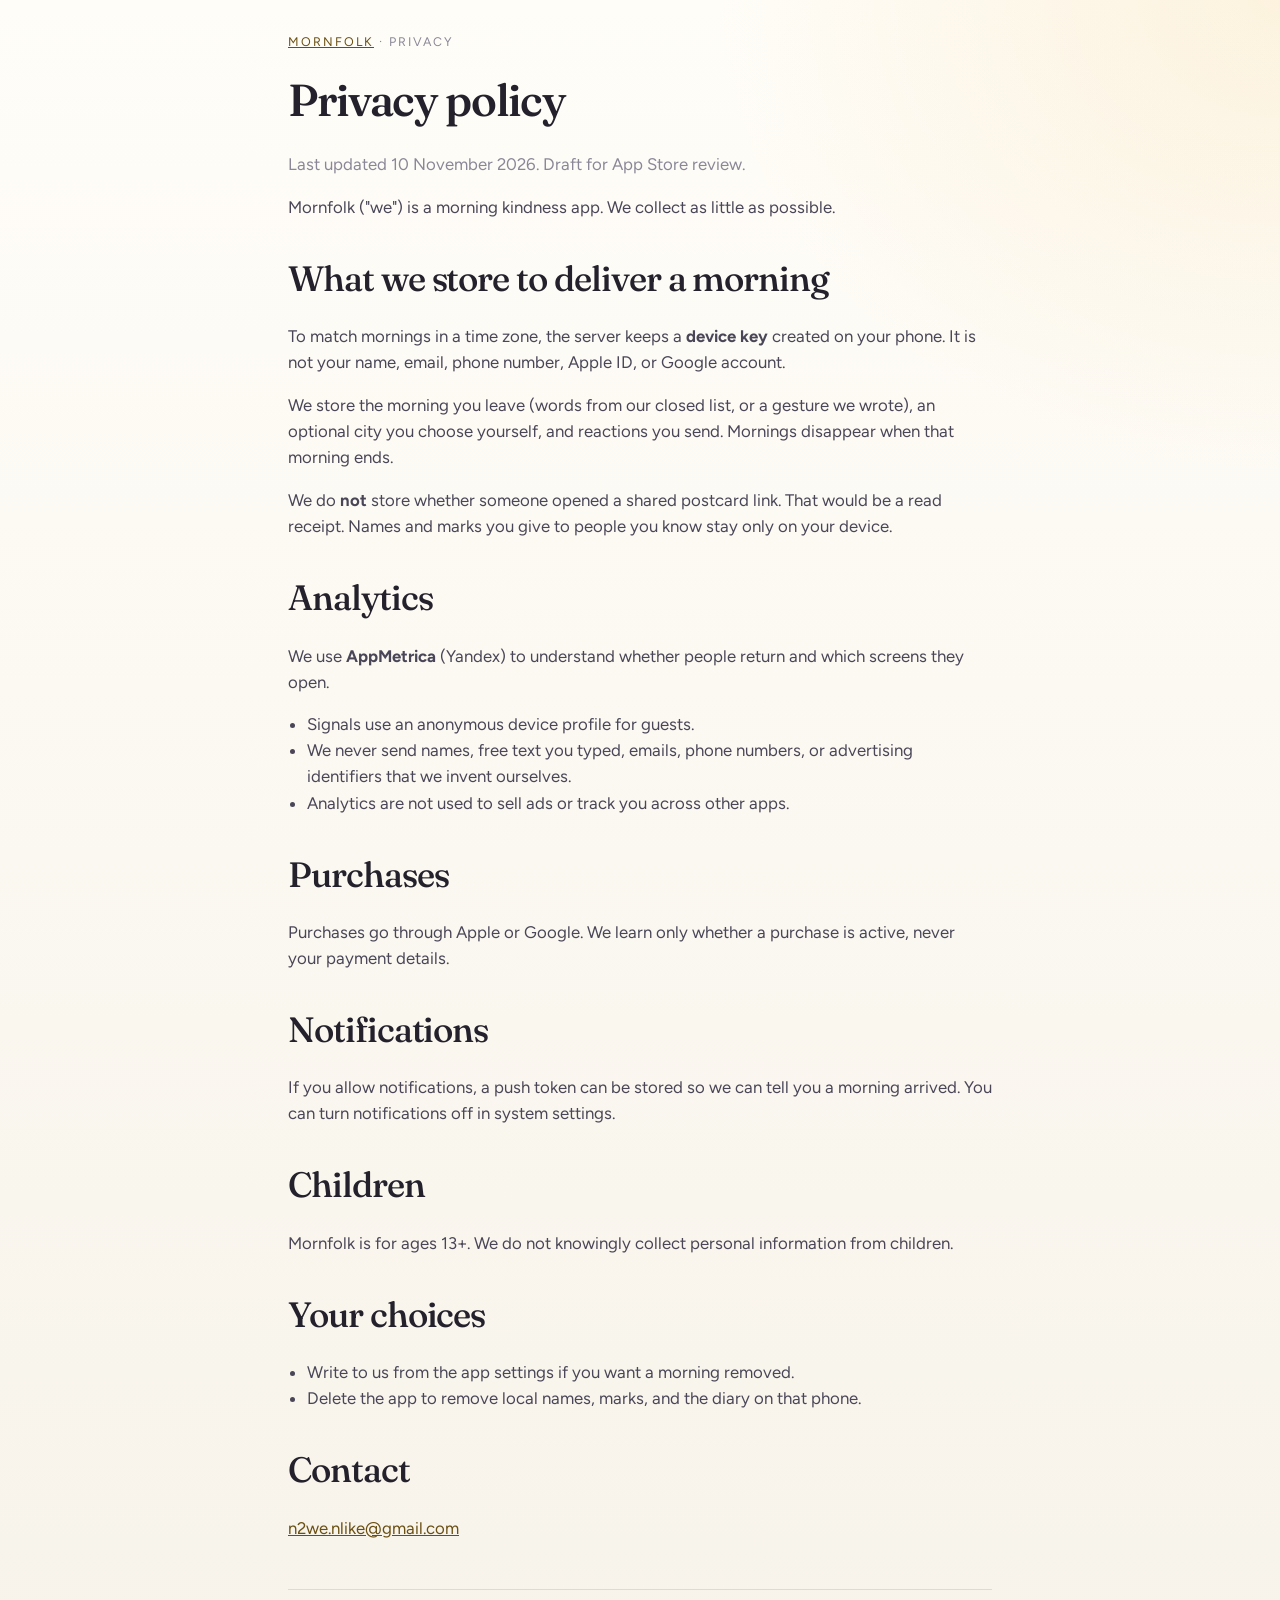
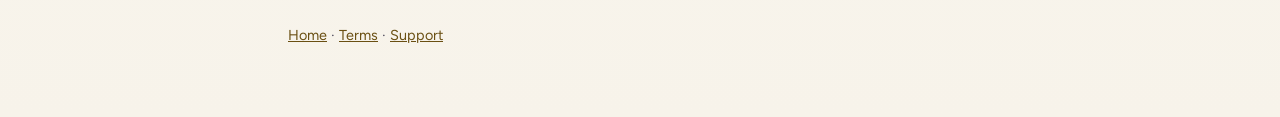
==== privacy/index.html @ c5cef7ed "Publish Mornfolk landing, privacy, terms, and support." ====
<!DOCTYPE html>
<html lang="en">
<head>
<meta charset="utf-8">
<meta name="viewport" content="width=device-width, initial-scale=1">
<title>Privacy — Mornfolk</title>
<meta name="description" content="Mornfolk privacy policy. What we store, what we do not, and how to reach us.">
<link rel="preconnect" href="https://fonts.googleapis.com">
<link rel="preconnect" href="https://fonts.gstatic.com" crossorigin>
<link href="https://fonts.googleapis.com/css2?family=Figtree:wght@400;600&family=Fraunces:opsz,wght@9..144,500;9..144,560&display=swap" rel="stylesheet">
<link rel="stylesheet" href="../assets/site.css">
</head>
<body class="doc">
<a class="skip" href="#content">Skip to content</a>
<main class="wrap" id="content">
  <p class="eyebrow"><a href="../">Mornfolk</a> · Privacy</p>
  <h1>Privacy policy</h1>
  <p class="quiet">Last updated 10 November 2026. Draft for App Store review.</p>

  <p>Mornfolk ("we") is a morning kindness app. We collect as little as possible.</p>

  <h2>What we store to deliver a morning</h2>
  <p>To match mornings in a time zone, the server keeps a <strong>device key</strong> created on your phone. It is not your name, email, phone number, Apple ID, or Google account.</p>
  <p>We store the morning you leave (words from our closed list, or a gesture we wrote), an optional city you choose yourself, and reactions you send. Mornings disappear when that morning ends.</p>
  <p>We do <strong>not</strong> store whether someone opened a shared postcard link. That would be a read receipt. Names and marks you give to people you know stay only on your device.</p>

  <h2>Analytics</h2>
  <p>We use <strong>AppMetrica</strong> (Yandex) to understand whether people return and which screens they open.</p>
  <ul>
    <li>Signals use an anonymous device profile for guests.</li>
    <li>We never send names, free text you typed, emails, phone numbers, or advertising identifiers that we invent ourselves.</li>
    <li>Analytics are not used to sell ads or track you across other apps.</li>
  </ul>

  <h2>Purchases</h2>
  <p>Purchases go through Apple or Google. We learn only whether a purchase is active, never your payment details.</p>

  <h2>Notifications</h2>
  <p>If you allow notifications, a push token can be stored so we can tell you a morning arrived. You can turn notifications off in system settings.</p>

  <h2>Children</h2>
  <p>Mornfolk is for ages 13+. We do not knowingly collect personal information from children.</p>

  <h2>Your choices</h2>
  <ul>
    <li>Write to us from the app settings if you want a morning removed.</li>
    <li>Delete the app to remove local names, marks, and the diary on that phone.</li>
  </ul>

  <h2>Contact</h2>
  <p><a href="mailto:n2we.nlike@gmail.com">n2we.nlike@gmail.com</a></p>

  <footer>
    <p><a href="../">Home</a> · <a href="../terms/">Terms</a> · <a href="../support/">Support</a></p>
  </footer>
</main>
</body>
</html>
---- assets/site.css ----
:root {
  --night: #29283a;
  --dusk: #3a3850;
  --ink: #24212c;
  --fog: #eef0f4;
  --milk: #f7f3ea;
  --dawn: #f0c36a;
  --ember: #e8a04a;
  --quiet: #8b8798;
  --trace: #7ec8e3;
  --serif: "Fraunces", "Iowan Old Style", Palatino, Georgia, serif;
  --sans: "Figtree", "Avenir Next", "Segoe UI", sans-serif;
}

* { box-sizing: border-box; }
html { scroll-behavior: smooth; }
body {
  margin: 0;
  min-height: 100svh;
  color: var(--milk);
  font-family: var(--sans);
  font-size: 1.05rem;
  line-height: 1.55;
  background:
    radial-gradient(ellipse 90% 70% at 78% 18%, rgba(240, 195, 106, 0.22), transparent 55%),
    radial-gradient(ellipse 70% 55% at 12% 88%, rgba(126, 200, 227, 0.14), transparent 60%),
    linear-gradient(165deg, #1c1b28 0%, var(--night) 42%, #34324a 100%);
  background-attachment: fixed;
}
a { color: inherit; }
:focus-visible { outline: 2px solid var(--dawn); outline-offset: 3px; }

.skip {
  position: absolute;
  left: 1rem;
  top: -4rem;
  z-index: 20;
  padding: 0.5rem 1rem;
  background: var(--dawn);
  color: var(--ink);
}
.skip:focus { top: 1rem; }

.grain {
  position: fixed;
  inset: 0;
  pointer-events: none;
  z-index: 0;
  opacity: 0.35;
  background-image:
    radial-gradient(1px 1px at 18% 22%, rgba(247, 243, 234, 0.35) 50%, transparent 51%),
    radial-gradient(1.2px 1.2px at 72% 30%, rgba(240, 195, 106, 0.45) 50%, transparent 51%),
    radial-gradient(1px 1px at 40% 70%, rgba(247, 243, 234, 0.25) 50%, transparent 51%),
    radial-gradient(1px 1px at 88% 78%, rgba(126, 200, 227, 0.35) 50%, transparent 51%);
  animation: twinkle 8s ease-in-out infinite;
}

.traces {
  position: fixed;
  inset: 0;
  z-index: 0;
  pointer-events: none;
  overflow: hidden;
}
.traces i {
  position: absolute;
  width: 42vw;
  height: 28vh;
  border-radius: 50%;
  filter: blur(42px);
  background: rgba(240, 195, 106, 0.12);
  animation: drift 34s ease-in-out infinite alternate;
}
.traces i:nth-child(2) {
  top: 45%;
  left: 35%;
  width: 50vw;
  background: rgba(126, 200, 227, 0.1);
  animation-duration: 42s;
  animation-delay: -10s;
}
.traces i:nth-child(3) {
  top: 70%;
  left: -5%;
  background: rgba(247, 243, 234, 0.06);
  animation-duration: 38s;
  animation-delay: -18s;
}

.wrap {
  position: relative;
  z-index: 1;
  width: min(44rem, calc(100% - 2.5rem));
  margin: 0 auto;
  padding: 1.5rem 0 3.5rem;
}

.brand {
  margin: 0;
  font-family: var(--serif);
  font-weight: 560;
  font-size: clamp(2.6rem, 8vw, 4.6rem);
  letter-spacing: -0.04em;
  line-height: 0.92;
}

.eyebrow {
  margin: 0 0 0.85rem;
  font-size: 0.78rem;
  letter-spacing: 0.16em;
  text-transform: uppercase;
  color: var(--quiet);
}

.lead {
  margin: 1.15rem 0 0;
  max-width: 28ch;
  font-size: clamp(1.15rem, 2.4vw, 1.35rem);
  color: color-mix(in srgb, var(--milk) 88%, var(--quiet));
}

.support {
  margin: 0.85rem 0 0;
  max-width: 36ch;
  color: var(--quiet);
}

.cta {
  display: inline-flex;
  align-items: center;
  min-height: 44px;
  margin-top: 1.5rem;
  color: var(--dawn);
  text-decoration: none;
  border-bottom: 1px solid color-mix(in srgb, var(--dawn) 55%, transparent);
  letter-spacing: 0.03em;
}

.hero {
  min-height: calc(100svh - 3rem);
  display: flex;
  flex-direction: column;
  justify-content: flex-end;
  padding: 2rem 0 4rem;
}

.dawn-plane {
  position: absolute;
  right: -8%;
  top: 8%;
  width: min(58vw, 28rem);
  height: min(58vw, 28rem);
  border-radius: 50%;
  background:
    radial-gradient(circle at 42% 45%, rgba(247, 243, 234, 0.95) 0%, rgba(240, 195, 106, 0.55) 28%, rgba(232, 160, 74, 0.18) 52%, transparent 72%);
  filter: blur(2px);
  animation: breathe 7s ease-in-out infinite;
  pointer-events: none;
  z-index: 0;
}

.section {
  margin: 4.5rem 0 0;
  padding-top: 2rem;
  border-top: 1px solid rgba(238, 240, 244, 0.12);
}
.act {
  margin: 0 0 1rem;
  font-size: 0.78rem;
  letter-spacing: 0.16em;
  text-transform: uppercase;
  color: var(--quiet);
}
.act b { color: var(--dawn); font-weight: 600; }
h2 {
  margin: 0 0 0.75rem;
  font-family: var(--serif);
  font-weight: 500;
  font-size: clamp(1.7rem, 3vw, 2.2rem);
  letter-spacing: -0.03em;
}
.section p { margin: 0 0 0.85rem; color: var(--quiet); max-width: 38rem; }
.section p strong { color: var(--milk); font-weight: 600; }

.promises {
  display: grid;
  gap: 1.4rem;
  margin: 1.25rem 0 0;
  padding: 0;
  list-style: none;
}
.promises li {
  margin: 0;
  padding-left: 1rem;
  border-left: 1px solid color-mix(in srgb, var(--dawn) 40%, transparent);
}
.promises strong {
  display: block;
  margin-bottom: 0.2rem;
  font-family: var(--serif);
  font-weight: 500;
  font-size: 1.25rem;
  color: var(--milk);
}

.doc {
  color: var(--ink);
  background: var(--milk);
  background-image:
    radial-gradient(ellipse 80% 50% at 100% 0%, rgba(240, 195, 106, 0.18), transparent 55%),
    linear-gradient(180deg, #fffdf8, var(--milk));
}
.doc .wrap { padding-top: 2rem; }
.doc .brand { font-size: clamp(1.8rem, 4vw, 2.4rem); color: var(--ink); }
.doc .eyebrow, .doc .quiet { color: var(--quiet); }
.doc h1 {
  margin: 0.4rem 0 0.35rem;
  font-family: var(--serif);
  font-weight: 560;
  font-size: clamp(2rem, 5vw, 2.8rem);
  letter-spacing: -0.03em;
}
.doc h2 {
  margin: 2rem 0 0.55rem;
  color: var(--ink);
}
.doc p, .doc li { color: #4a4658; }
.doc ul { padding-left: 1.2rem; }
.doc a { color: #6a4f12; }
.doc footer { margin-top: 3rem; padding-top: 1.25rem; border-top: 1px solid rgba(36, 33, 44, 0.12); font-size: 0.9rem; color: var(--quiet); }

footer.site {
  margin-top: 4rem;
  padding-top: 1.25rem;
  border-top: 1px solid rgba(238, 240, 244, 0.12);
  font-size: 0.88rem;
  color: var(--quiet);
}
footer.site a {
  text-decoration: underline;
  text-decoration-color: rgba(238, 240, 244, 0.28);
  text-underline-offset: 0.18em;
}

@keyframes twinkle { 50% { opacity: 0.18; } }
@keyframes drift { to { transform: translate3d(10vw, -5vh, 0); } }
@keyframes breathe {
  50% { transform: scale(1.04); opacity: 0.9; }
}

@media (max-width: 700px) {
  .wrap { width: calc(100% - 2rem); }
  .hero { min-height: calc(100svh - 2rem); padding-bottom: 3rem; }
  .dawn-plane { top: 4%; right: -18%; width: 70vw; height: 70vw; }
}
@media (prefers-reduced-motion: reduce) {
  html { scroll-behavior: auto; }
  .grain, .traces i, .dawn-plane { animation: none; }
}
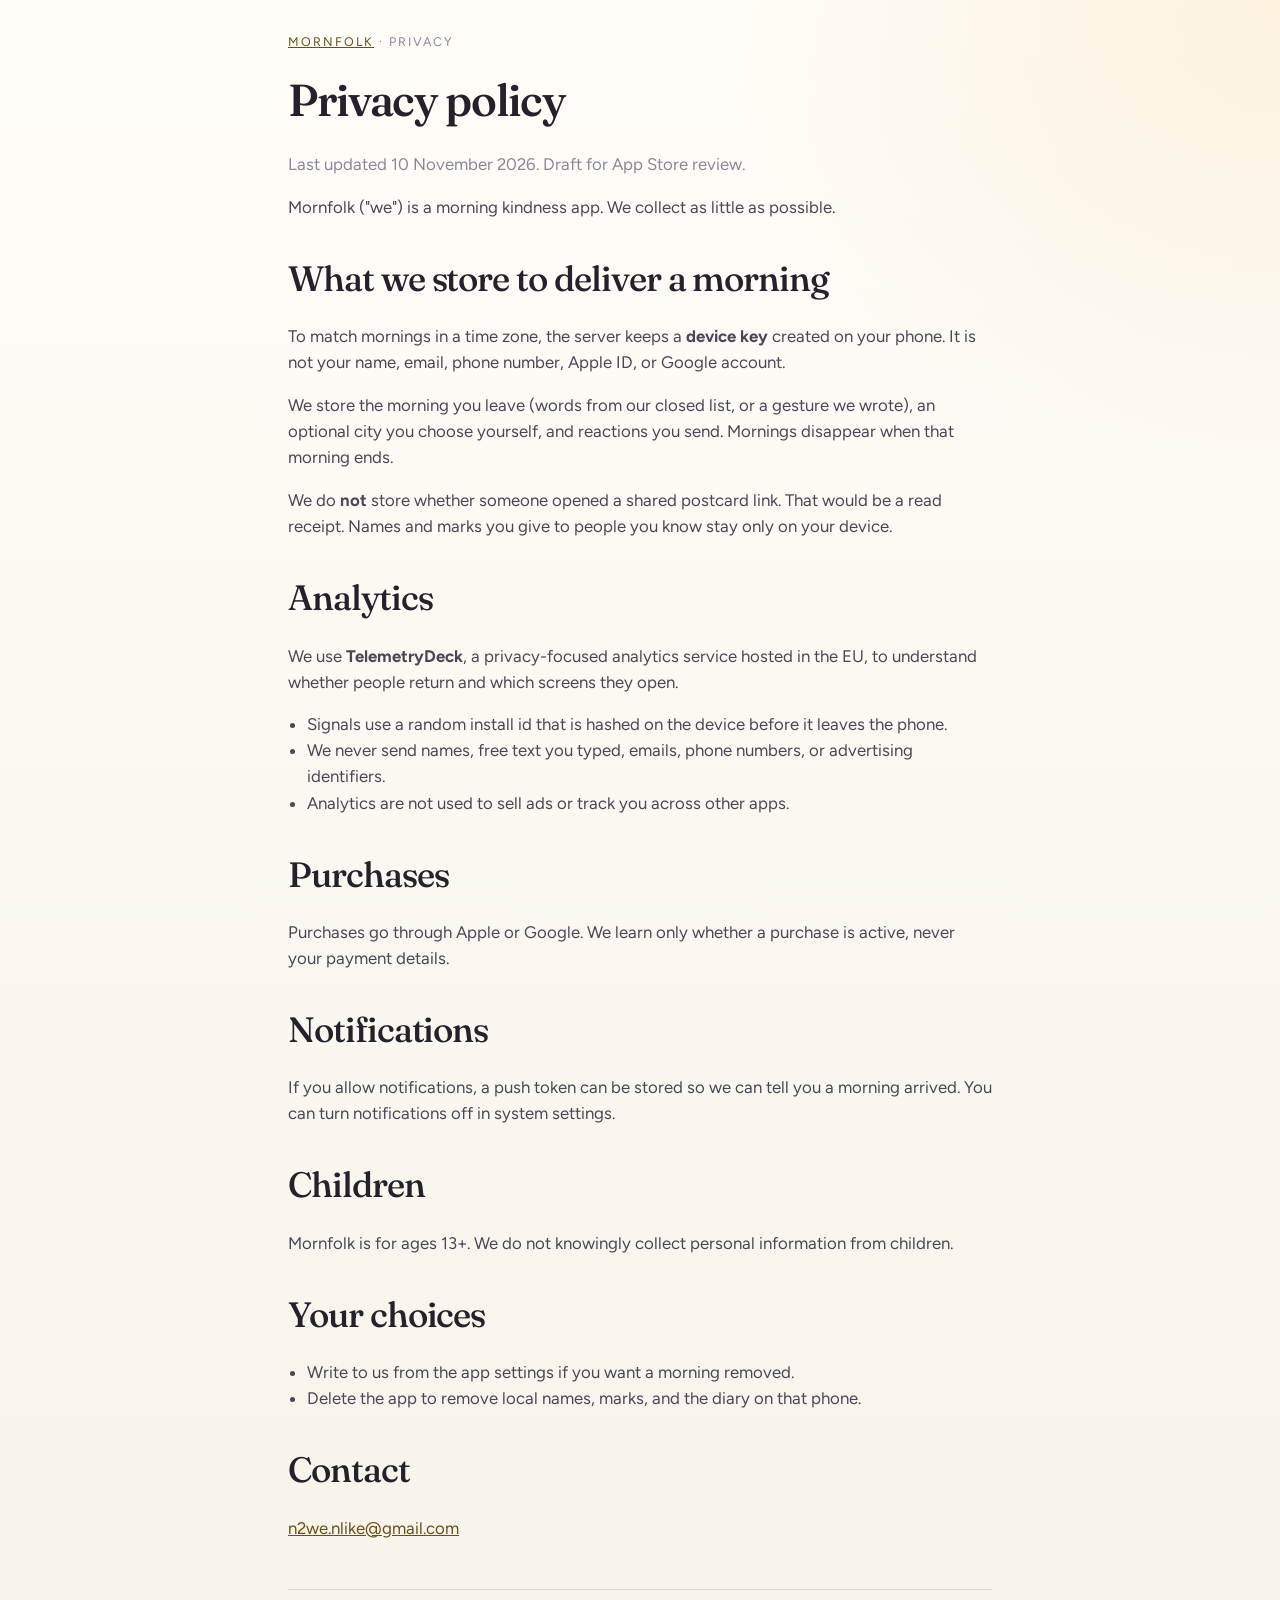
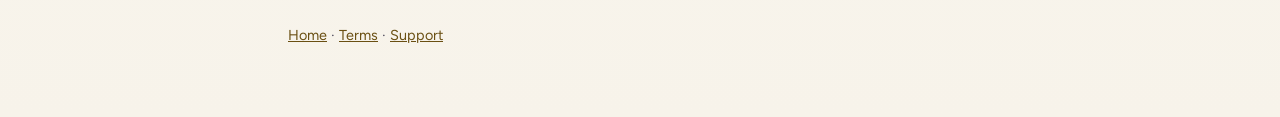
==== commit 015d1da8: "Switch privacy analytics copy from AppMetrica to TelemetryDeck." ====
--- a/privacy/index.html
+++ b/privacy/index.html
@@ -25,10 +25,10 @@
   <p>We do <strong>not</strong> store whether someone opened a shared postcard link. That would be a read receipt. Names and marks you give to people you know stay only on your device.</p>
 
   <h2>Analytics</h2>
-  <p>We use <strong>AppMetrica</strong> (Yandex) to understand whether people return and which screens they open.</p>
+  <p>We use <strong>TelemetryDeck</strong>, a privacy-focused analytics service hosted in the EU, to understand whether people return and which screens they open.</p>
   <ul>
-    <li>Signals use an anonymous device profile for guests.</li>
-    <li>We never send names, free text you typed, emails, phone numbers, or advertising identifiers that we invent ourselves.</li>
+    <li>Signals use a random install id that is hashed on the device before it leaves the phone.</li>
+    <li>We never send names, free text you typed, emails, phone numbers, or advertising identifiers.</li>
     <li>Analytics are not used to sell ads or track you across other apps.</li>
   </ul>
 
